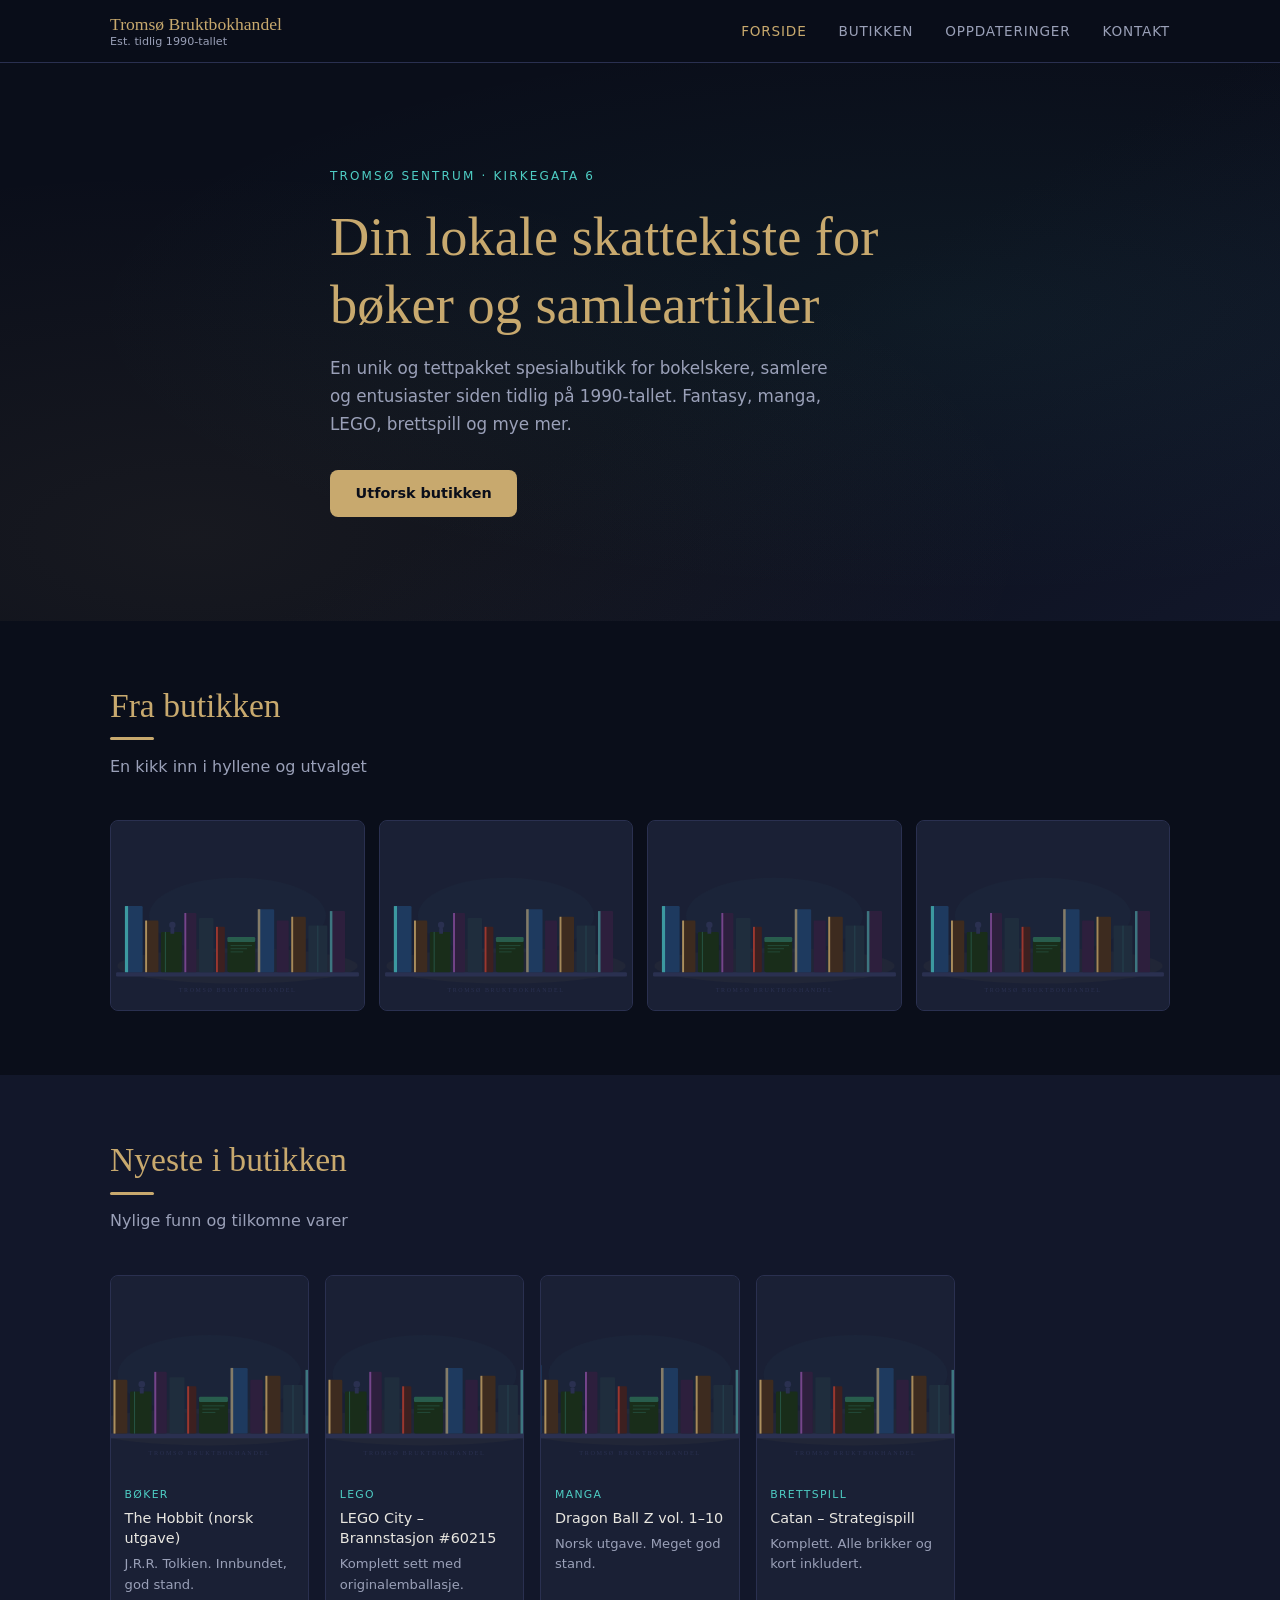
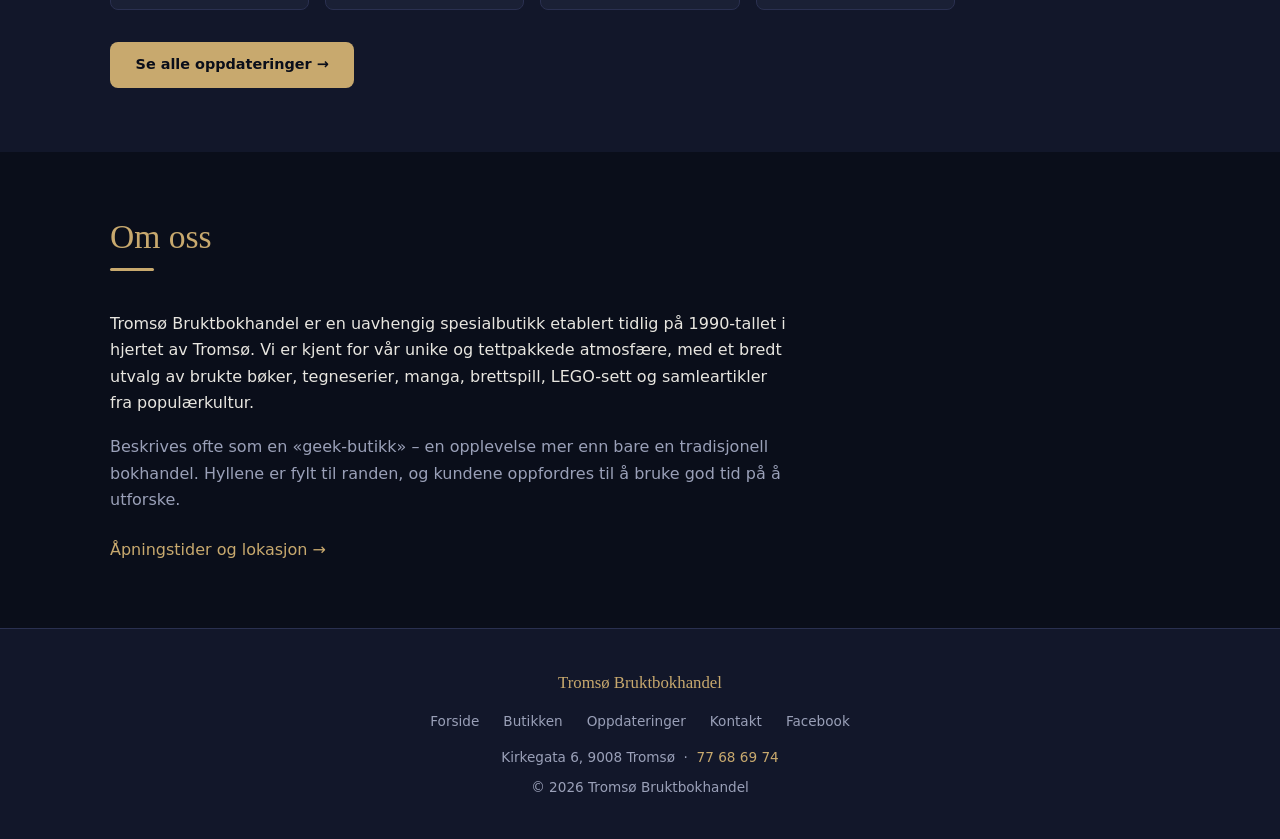
==== index.html @ 99025768 "feat: initial website – static HTML/CSS/JS + Decap CMS" ====
<!DOCTYPE html>
<html lang="no">
<head>
  <meta charset="UTF-8">
  <meta name="viewport" content="width=device-width, initial-scale=1.0">
  <meta name="description" content="Tromsø Bruktbokhandel – din lokale spesialbutikk for brukte bøker, tegneserier, LEGO og samleartikler i Tromsø sentrum.">
  <title>Tromsø Bruktbokhandel</title>
  <link rel="stylesheet" href="/css/style.css">
  <script src="https://identity.netlify.com/v1/netlify-identity-widget.js" defer></script>
</head>
<body>

  <!-- NAV -->
  <nav class="nav" role="navigation" aria-label="Hovednavigasjon">
    <div class="container nav__inner">
      <a href="/index.html" class="nav__logo" aria-label="Tromsø Bruktbokhandel – til forsiden">
        Tromsø Bruktbokhandel
        <span>Est. tidlig 1990-tallet</span>
      </a>
      <ul class="nav__links" id="nav-links" role="list">
        <li><a href="/index.html">Forside</a></li>
        <li><a href="/butikken.html">Butikken</a></li>
        <li><a href="/oppdateringer.html">Oppdateringer</a></li>
        <li><a href="/kontakt.html">Kontakt</a></li>
      </ul>
      <button class="nav__hamburger" aria-label="Åpne meny" aria-expanded="false" aria-controls="nav-links" id="hamburger">
        <span aria-hidden="true"></span>
        <span aria-hidden="true"></span>
        <span aria-hidden="true"></span>
      </button>
    </div>
  </nav>

  <main>

    <!-- HERO -->
    <section class="hero" aria-labelledby="hero-title">
      <div class="container">
        <div class="hero__content">
          <p class="hero__eyebrow">Tromsø sentrum · Kirkegata 6</p>
          <h1 class="hero__title" id="hero-title">Din lokale skattekiste for bøker og samleartikler</h1>
          <p class="hero__subtitle">
            En unik og tettpakket spesialbutikk for bokelskere, samlere og entusiaster
            siden tidlig på 1990-tallet. Fantasy, manga, LEGO, brettspill og mye mer.
          </p>
          <a href="/butikken.html" class="hero__cta">Utforsk butikken</a>
        </div>
      </div>
    </section>

    <!-- BILDEGALLERI -->
    <section class="section" aria-labelledby="galleri-title">
      <div class="container">
        <div class="section-header">
          <h2 id="galleri-title">Fra butikken</h2>
          <div class="divider" aria-hidden="true"></div>
          <p>En kikk inn i hyllene og utvalget</p>
        </div>
        <div class="image-grid">
          <div class="image-card">
            <img src="/images/placeholder.svg" alt="Bokhyller i butikken" loading="lazy" width="400" height="300">
          </div>
          <div class="image-card">
            <img src="/images/placeholder.svg" alt="LEGO-seksjon" loading="lazy" width="400" height="300">
          </div>
          <div class="image-card">
            <img src="/images/placeholder.svg" alt="Tegneserier og manga" loading="lazy" width="400" height="300">
          </div>
          <div class="image-card">
            <img src="/images/placeholder.svg" alt="Samleartikler og figurer" loading="lazy" width="400" height="300">
          </div>
        </div>
      </div>
    </section>

    <!-- NYESTE I BUTIKKEN -->
    <section class="section section--alt" aria-labelledby="nyeste-title">
      <div class="container">
        <div class="section-header">
          <h2 id="nyeste-title">Nyeste i butikken</h2>
          <div class="divider" aria-hidden="true"></div>
          <p>Nylige funn og tilkomne varer</p>
        </div>
        <div class="product-grid" id="nyeste-grid" aria-live="polite">
          <div class="empty-state">
            <div class="empty-state__icon">📚</div>
            <p>Laster...</p>
          </div>
        </div>
        <p style="margin-top:2rem">
          <a href="/oppdateringer.html" class="hero__cta" style="font-size:.9rem">Se alle oppdateringer →</a>
        </p>
      </div>
    </section>

    <!-- OM BUTIKKEN -->
    <section class="section" aria-labelledby="om-title">
      <div class="container">
        <div class="section-header">
          <h2 id="om-title">Om oss</h2>
          <div class="divider" aria-hidden="true"></div>
        </div>
        <div style="max-width:680px">
          <p style="margin-bottom:1.1rem">
            Tromsø Bruktbokhandel er en uavhengig spesialbutikk etablert tidlig på 1990-tallet
            i hjertet av Tromsø. Vi er kjent for vår unike og tettpakkede atmosfære, med et
            bredt utvalg av brukte bøker, tegneserier, manga, brettspill, LEGO-sett og
            samleartikler fra populærkultur.
          </p>
          <p style="color:var(--text-muted)">
            Beskrives ofte som en «geek-butikk» – en opplevelse mer enn bare en tradisjonell
            bokhandel. Hyllene er fylt til randen, og kundene oppfordres til å bruke god tid
            på å utforske.
          </p>
          <p style="margin-top:1.5rem">
            <a href="/kontakt.html">Åpningstider og lokasjon →</a>
          </p>
        </div>
      </div>
    </section>

  </main>

  <!-- FOOTER -->
  <footer class="footer">
    <div class="container">
      <div class="footer__logo">Tromsø Bruktbokhandel</div>
      <nav class="footer__links" aria-label="Bunnnavigasjon">
        <a href="/index.html">Forside</a>
        <a href="/butikken.html">Butikken</a>
        <a href="/oppdateringer.html">Oppdateringer</a>
        <a href="/kontakt.html">Kontakt</a>
        <a href="https://www.facebook.com/profile.php?id=100063525463444" target="_blank" rel="noopener noreferrer">Facebook</a>
      </nav>
      <p>Kirkegata 6, 9008 Tromsø &nbsp;·&nbsp; <a href="tel:+4777686974">77 68 69 74</a></p>
      <p style="margin-top:.5rem">© 2026 Tromsø Bruktbokhandel</p>
    </div>
  </footer>

  <script src="/js/main.js"></script>
  <script>
    /* Redirect to /admin after CMS login */
    if (window.netlifyIdentity) {
      window.netlifyIdentity.on('init', function (user) {
        if (!user) {
          window.netlifyIdentity.on('login', function () {
            document.location.href = '/admin/';
          });
        }
      });
    }
  </script>

</body>
</html>
---- css/style.css ----
/* ===================================================
   Tromsø Bruktbokhandel – Design System
   Mørkt nordisk tema med bokhandel-estetikk
   =================================================== */

/* ---- Custom properties ---- */
:root {
  --bg:         #0a0e1a;
  --surface:    #12172a;
  --card:       #1a2035;
  --border:     #2a3050;
  --accent:     #c8a96e;   /* varm gull – gamle bøker */
  --accent-2:   #4ecdc4;   /* aurora teal */
  --text:       #e8e6e0;
  --text-muted: #9aa0b8;
  --font-head:  Georgia, 'Times New Roman', serif;
  --font-body:  system-ui, -apple-system, 'Segoe UI', sans-serif;
  --radius:     8px;
  --max-w:      1100px;
  --ease:       200ms ease;
}

/* ---- Reset ---- */
*, *::before, *::after { box-sizing: border-box; margin: 0; padding: 0; }
html { scroll-behavior: smooth; }
body {
  background: var(--bg);
  color: var(--text);
  font-family: var(--font-body);
  line-height: 1.65;
  min-height: 100vh;
}
img { max-width: 100%; display: block; }
a { color: var(--accent); text-decoration: none; }
a:hover { text-decoration: underline; }
a:focus-visible { outline: 2px solid var(--accent); outline-offset: 3px; border-radius: 3px; }
button:focus-visible { outline: 2px solid var(--accent); outline-offset: 3px; }
h1, h2, h3 {
  font-family: var(--font-head);
  font-weight: normal;
  line-height: 1.25;
  color: var(--accent);
}

/* ---- Layout ---- */
.container { max-width: var(--max-w); margin: 0 auto; padding: 0 1.25rem; }
.section { padding: 4rem 0; }
.section--alt { background: var(--surface); }

/* ---- Navigation ---- */
.nav {
  position: sticky; top: 0; z-index: 100;
  background: rgba(10, 14, 26, 0.96);
  backdrop-filter: blur(10px);
  -webkit-backdrop-filter: blur(10px);
  border-bottom: 1px solid var(--border);
}
.nav__inner {
  display: flex;
  align-items: center;
  justify-content: space-between;
  height: 62px;
}
.nav__logo {
  font-family: var(--font-head);
  font-size: 1.1rem;
  color: var(--accent);
  line-height: 1.2;
  display: flex;
  flex-direction: column;
}
.nav__logo span { font-size: 0.7rem; color: var(--text-muted); font-family: var(--font-body); }
.nav__logo:hover { text-decoration: none; opacity: 0.85; }
.nav__links {
  display: flex;
  gap: 2rem;
  list-style: none;
}
.nav__links a {
  color: var(--text-muted);
  font-size: 0.85rem;
  letter-spacing: 0.06em;
  text-transform: uppercase;
  transition: color var(--ease);
}
.nav__links a:hover,
.nav__links a.active { color: var(--accent); text-decoration: none; }
.nav__hamburger {
  display: none;
  background: none; border: none; cursor: pointer;
  padding: 0.5rem; gap: 5px; flex-direction: column;
}
.nav__hamburger span {
  display: block; width: 22px; height: 2px;
  background: var(--text); border-radius: 2px;
  transition: var(--ease);
}

/* ---- Hero ---- */
.hero {
  min-height: 62vh;
  display: flex; align-items: center;
  background: linear-gradient(150deg, #0a0e1a 55%, #12172a 100%);
  position: relative; overflow: hidden; padding: 5rem 0;
}
.hero::before {
  content: '';
  position: absolute; inset: 0; pointer-events: none;
  background:
    radial-gradient(ellipse at 75% 45%, rgba(78,205,196,.06) 0%, transparent 65%),
    radial-gradient(ellipse at 15% 85%, rgba(200,169,110,.07) 0%, transparent 55%);
}
.hero__content { position: relative; max-width: 620px; }
.hero__eyebrow {
  font-size: 0.75rem; letter-spacing: 0.18em; text-transform: uppercase;
  color: var(--accent-2); margin-bottom: 1rem;
}
.hero__title { font-size: clamp(2rem, 5vw, 3.4rem); margin-bottom: 1rem; }
.hero__subtitle { font-size: 1.05rem; color: var(--text-muted); margin-bottom: 2rem; max-width: 500px; }
.hero__cta {
  display: inline-block; padding: 0.7rem 1.6rem;
  background: var(--accent); color: var(--bg);
  border-radius: var(--radius); font-weight: 600; font-size: 0.9rem;
  transition: opacity var(--ease);
}
.hero__cta:hover { opacity: 0.82; text-decoration: none; }

/* ---- Section header ---- */
.section-header { margin-bottom: 2.5rem; }
.section-header h2 { font-size: clamp(1.5rem, 3vw, 2.1rem); margin-bottom: 0.4rem; }
.section-header p { color: var(--text-muted); max-width: 520px; }
.divider { width: 44px; height: 3px; background: var(--accent); border-radius: 2px; margin: 0.65rem 0 0.85rem; }

/* ---- Image grid ---- */
.image-grid {
  display: grid;
  grid-template-columns: repeat(auto-fill, minmax(220px, 1fr));
  gap: 0.875rem;
}
.image-card {
  border-radius: var(--radius); overflow: hidden;
  background: var(--card); border: 1px solid var(--border);
  aspect-ratio: 4/3;
}
.image-card img {
  width: 100%; height: 100%; object-fit: cover;
  transition: transform 0.45s ease;
}
.image-card:hover img { transform: scale(1.05); }

/* ---- Product grid ---- */
.product-grid {
  display: grid;
  grid-template-columns: repeat(auto-fill, minmax(190px, 1fr));
  gap: 1rem;
}
.product-card {
  background: var(--card); border: 1px solid var(--border);
  border-radius: var(--radius); overflow: hidden;
  transition: border-color var(--ease), transform var(--ease);
}
.product-card:hover { border-color: var(--accent); transform: translateY(-3px); }
.product-card__image { aspect-ratio: 1/1; overflow: hidden; }
.product-card__image img { width: 100%; height: 100%; object-fit: cover; }
.product-card__body { padding: 0.85rem; }
.product-card__category {
  font-size: 0.68rem; letter-spacing: 0.12em; text-transform: uppercase;
  color: var(--accent-2); margin-bottom: 0.25rem;
}
.product-card__name { font-size: 0.9rem; color: var(--text); line-height: 1.4; }

/* ---- Update cards ---- */
.cards {
  display: grid;
  grid-template-columns: repeat(auto-fill, minmax(280px, 1fr));
  gap: 1.25rem;
}
.card {
  background: var(--card); border: 1px solid var(--border);
  border-radius: var(--radius); overflow: hidden;
  transition: border-color var(--ease), transform var(--ease);
}
.card:hover { border-color: var(--accent); transform: translateY(-2px); }
.card__image { aspect-ratio: 16/9; overflow: hidden; }
.card__image img { width: 100%; height: 100%; object-fit: cover; }
.card__body { padding: 1.25rem; }
.card__tag {
  font-size: 0.68rem; letter-spacing: 0.12em; text-transform: uppercase;
  color: var(--accent-2); margin-bottom: 0.3rem;
}
.card__date { font-size: 0.78rem; color: var(--text-muted); margin-bottom: 0.45rem; }
.card__title { font-family: var(--font-head); font-size: 1.05rem; color: var(--accent); margin-bottom: 0.5rem; }
.card__text { font-size: 0.88rem; color: var(--text-muted); line-height: 1.55; }

/* ---- Category list ---- */
.category-list {
  display: grid;
  grid-template-columns: repeat(auto-fill, minmax(210px, 1fr));
  gap: 1rem;
}
.category-item {
  background: var(--card); border: 1px solid var(--border);
  border-radius: var(--radius); padding: 1.4rem 1.5rem;
  transition: border-color var(--ease);
}
.category-item:hover { border-color: var(--accent); }
.category-item__icon { font-size: 1.8rem; margin-bottom: 0.6rem; }
.category-item__name { font-family: var(--font-head); color: var(--accent); font-size: 1rem; margin-bottom: 0.25rem; }
.category-item__desc { font-size: 0.83rem; color: var(--text-muted); }

/* ---- Filter tabs ---- */
.filter-tabs { display: flex; gap: 0.5rem; flex-wrap: wrap; margin-bottom: 2rem; }
.filter-tab {
  padding: 0.4rem 1.1rem; border-radius: 100px;
  border: 1px solid var(--border);
  background: transparent; color: var(--text-muted);
  font-size: 0.83rem; cursor: pointer;
  transition: all var(--ease); font-family: var(--font-body);
}
.filter-tab:hover { border-color: var(--accent); color: var(--accent); }
.filter-tab.active { background: var(--accent); color: var(--bg); border-color: var(--accent); font-weight: 600; }

/* ---- Opening hours ---- */
.hours-table { border-collapse: collapse; width: 100%; max-width: 380px; }
.hours-table tr { border-bottom: 1px solid var(--border); }
.hours-table td { padding: 0.6rem 0; font-size: 0.92rem; }
.hours-table td:first-child { color: var(--text-muted); width: 52%; }
.hours-table td.closed { color: var(--text-muted); font-style: italic; }
.hours-table tr.today td { color: var(--accent); font-weight: 600; }
.hours-table tr.today td:first-child::after { content: ' ←'; font-size: 0.75rem; opacity: 0.7; }

/* ---- Map ---- */
.map-wrapper {
  border-radius: var(--radius); overflow: hidden;
  border: 1px solid var(--border);
}
.map-wrapper iframe {
  width: 100%; height: 380px; display: block; border: none;
  filter: brightness(0.8) saturate(0.85) hue-rotate(175deg);
}

/* ---- Contact grid ---- */
.contact-grid {
  display: grid;
  grid-template-columns: 1fr 1fr;
  gap: 3.5rem;
  align-items: start;
}
.contact-info { display: flex; flex-direction: column; gap: 1.5rem; }
.contact-info__item label {
  display: block; font-size: 0.72rem; letter-spacing: 0.12em;
  text-transform: uppercase; color: var(--text-muted); margin-bottom: 0.2rem;
}
.contact-info__item a,
.contact-info__item span { font-size: 0.97rem; color: var(--text); }
.contact-info__item a:hover { color: var(--accent); }

/* ---- Empty / loading state ---- */
.empty-state {
  grid-column: 1 / -1; text-align: center;
  padding: 3.5rem 1rem; color: var(--text-muted);
}
.empty-state__icon { font-size: 2.5rem; margin-bottom: 0.75rem; }

/* ---- Page header (inner pages) ---- */
.page-header { padding: 3rem 0 2.5rem; background: var(--surface); border-bottom: 1px solid var(--border); }
.page-header__eyebrow {
  font-size: 0.72rem; letter-spacing: 0.18em; text-transform: uppercase;
  color: var(--accent-2); margin-bottom: 0.65rem;
}
.page-header__title { font-size: clamp(1.8rem, 4vw, 2.7rem); }
.page-header__subtitle { color: var(--text-muted); margin-top: 0.5rem; max-width: 560px; }

/* ---- Footer ---- */
.footer {
  background: var(--surface); border-top: 1px solid var(--border);
  padding: 2.5rem 0; text-align: center;
  font-size: 0.85rem; color: var(--text-muted);
}
.footer__logo { font-family: var(--font-head); color: var(--accent); font-size: 1.05rem; margin-bottom: 0.4rem; }
.footer__links { display: flex; justify-content: center; gap: 1.5rem; margin: 0.85rem 0; flex-wrap: wrap; }
.footer__links a { color: var(--text-muted); }
.footer__links a:hover { color: var(--accent); }

/* ---- Responsive ---- */
@media (max-width: 768px) {
  .nav__links {
    display: none;
    flex-direction: column;
    position: absolute; top: 62px; left: 0; right: 0;
    background: var(--surface); border-bottom: 1px solid var(--border);
    padding: 1.25rem 1.25rem 1.75rem; gap: 1rem;
  }
  .nav__links.open { display: flex; }
  .nav__hamburger { display: flex; }
  .contact-grid { grid-template-columns: 1fr; gap: 2.5rem; }
  .section { padding: 2.5rem 0; }
}
@media (max-width: 480px) {
  .image-grid { grid-template-columns: 1fr 1fr; }
  .product-grid { grid-template-columns: 1fr 1fr; }
  .cards { grid-template-columns: 1fr; }
  .hero { min-height: auto; padding: 3.5rem 0; }
}
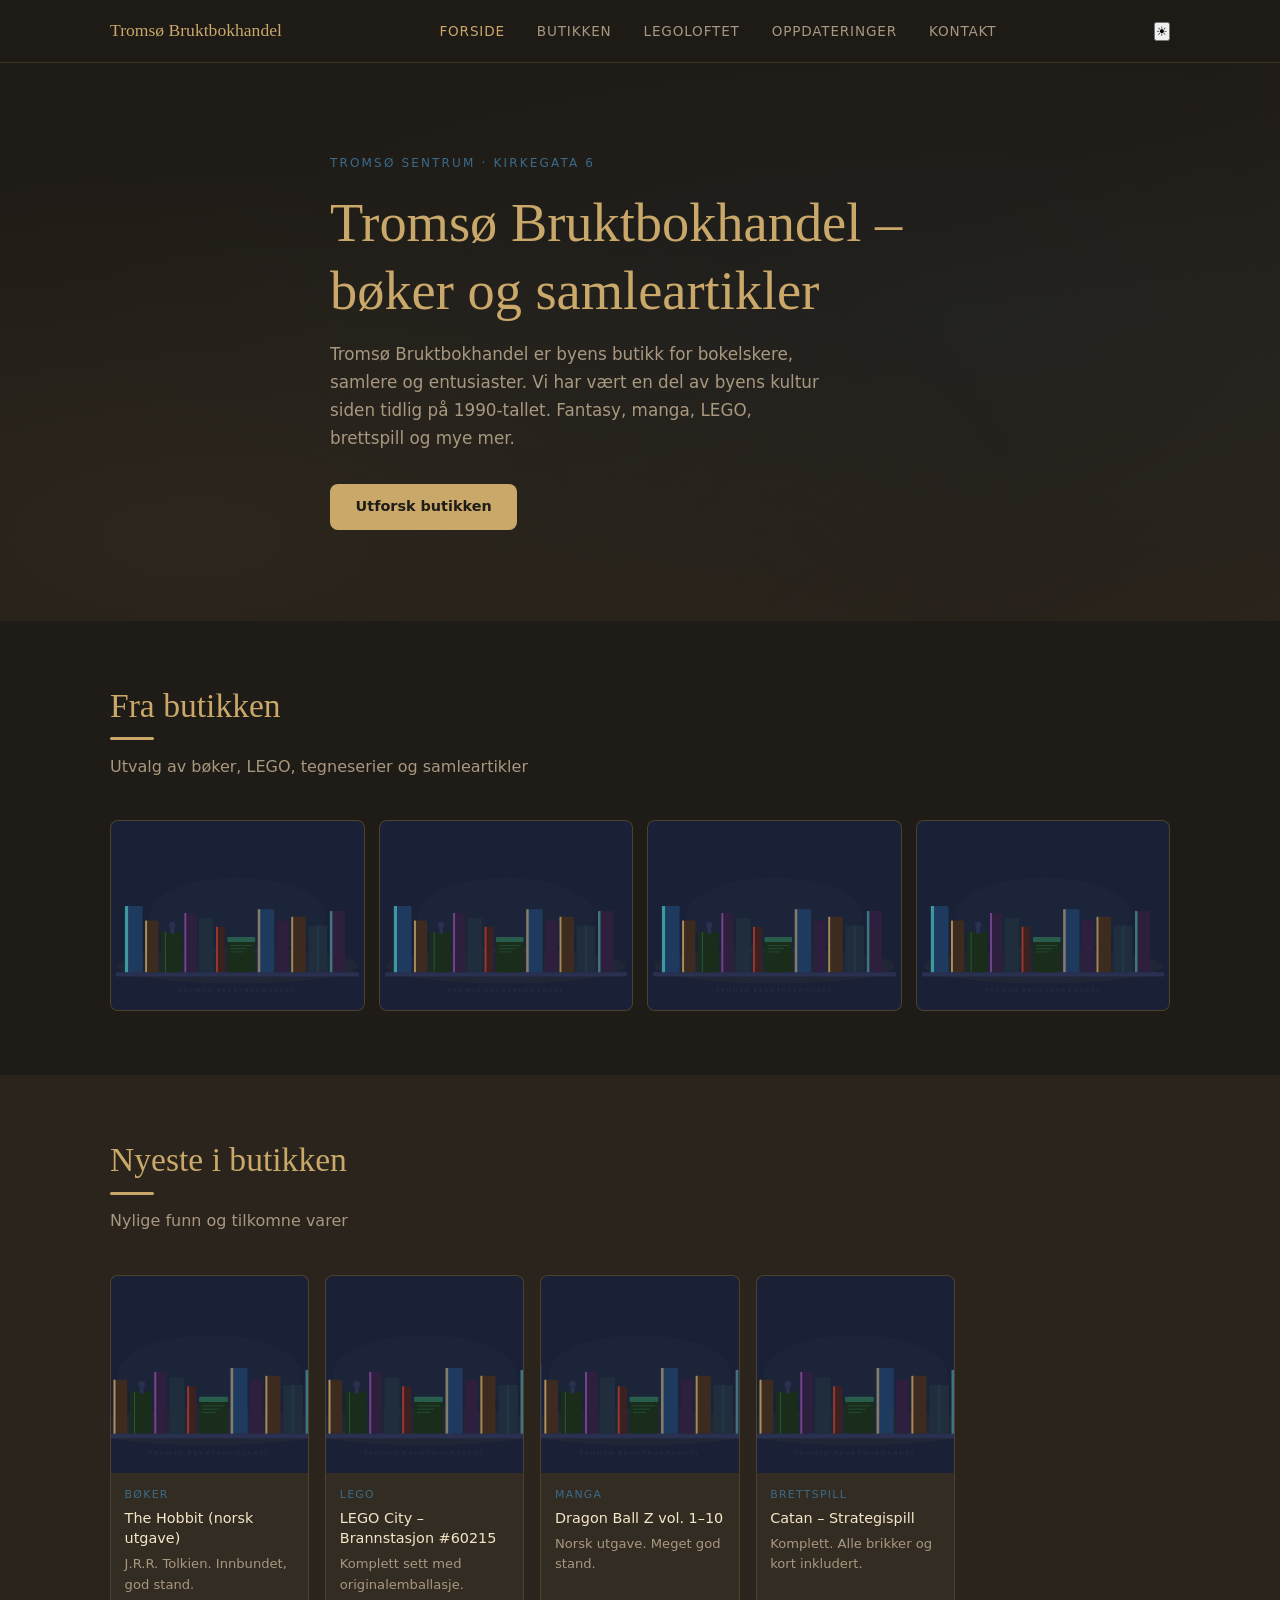
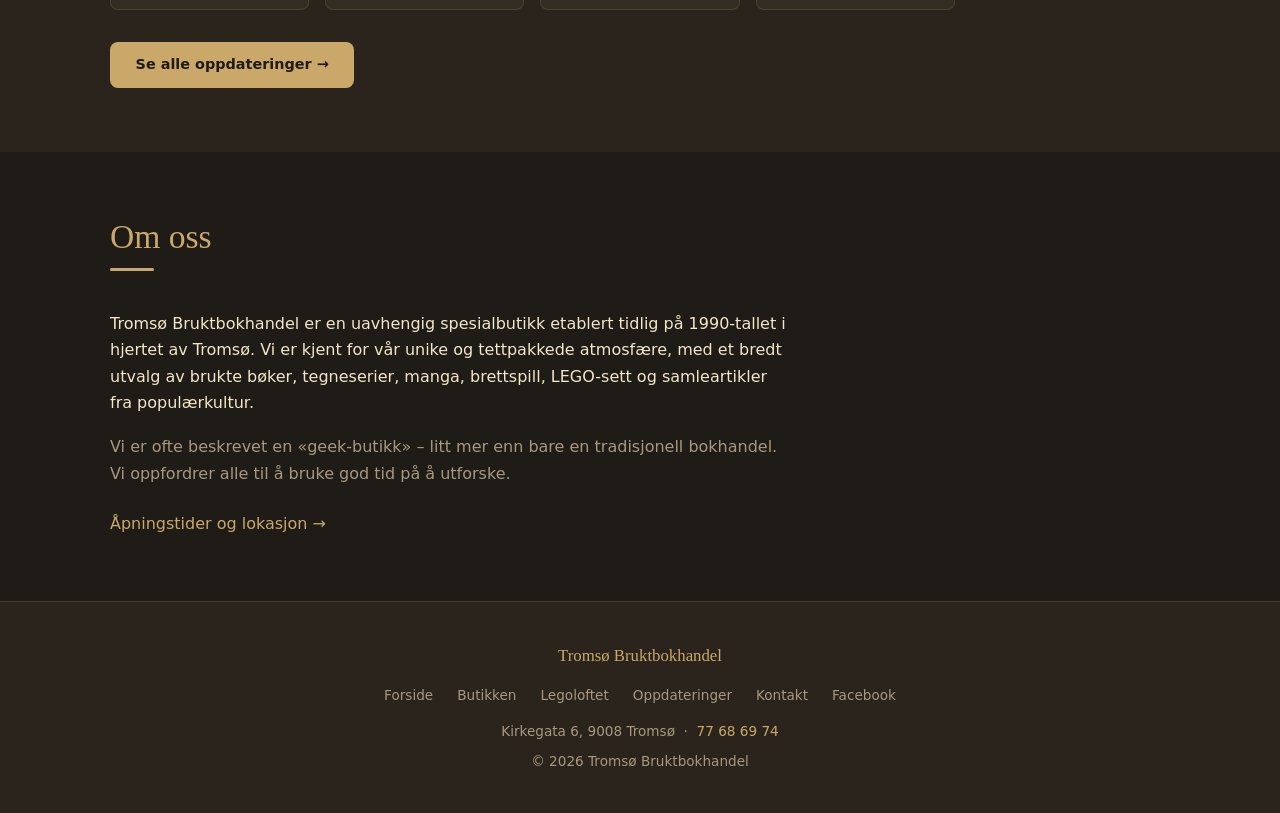
==== commit f42b5f44: "Migrer fra Netlify til GitHub Pages + Pages CMS" ====
--- a/index.html
+++ b/index.html
@@ -6,7 +6,7 @@
   <meta name="description" content="Tromsø Bruktbokhandel – din lokale spesialbutikk for brukte bøker, tegneserier, LEGO og samleartikler i Tromsø sentrum.">
   <title>Tromsø Bruktbokhandel</title>
   <link rel="stylesheet" href="/css/style.css">
-  <script src="https://identity.netlify.com/v1/netlify-identity-widget.js" defer></script>
+  <script>/* Forhindrer tema-flimring */(function(){var t=localStorage.getItem('theme')||(window.matchMedia('(prefers-color-scheme: dark)').matches?'dark':'light');document.documentElement.setAttribute('data-theme',t);})();</script>
 </head>
 <body>
 
@@ -15,14 +15,15 @@
     <div class="container nav__inner">
       <a href="/index.html" class="nav__logo" aria-label="Tromsø Bruktbokhandel – til forsiden">
         Tromsø Bruktbokhandel
-        <span>Est. tidlig 1990-tallet</span>
       </a>
       <ul class="nav__links" id="nav-links" role="list">
         <li><a href="/index.html">Forside</a></li>
         <li><a href="/butikken.html">Butikken</a></li>
+        <li><a href="/legoloftet.html">Legoloftet</a></li>
         <li><a href="/oppdateringer.html">Oppdateringer</a></li>
         <li><a href="/kontakt.html">Kontakt</a></li>
       </ul>
+      <button class="theme-toggle" id="theme-toggle" aria-label="Bytt til lyst tema" title="Bytt tema">☀</button>
       <button class="nav__hamburger" aria-label="Åpne meny" aria-expanded="false" aria-controls="nav-links" id="hamburger">
         <span aria-hidden="true"></span>
         <span aria-hidden="true"></span>
@@ -37,13 +38,13 @@
     <section class="hero" aria-labelledby="hero-title">
       <div class="container">
         <div class="hero__content">
-          <p class="hero__eyebrow">Tromsø sentrum · Kirkegata 6</p>
-          <h1 class="hero__title" id="hero-title">Din lokale skattekiste for bøker og samleartikler</h1>
-          <p class="hero__subtitle">
-            En unik og tettpakket spesialbutikk for bokelskere, samlere og entusiaster
-            siden tidlig på 1990-tallet. Fantasy, manga, LEGO, brettspill og mye mer.
+          <p class="hero__eyebrow" id="forside-hero-eyebrow">Tromsø sentrum · Kirkegata 6</p>
+          <h1 class="hero__title" id="hero-title">Tromsø Bruktbokhandel – bøker og samleartikler</h1>
+          <p class="hero__subtitle" id="forside-hero-undertekst">
+            Tromsø Bruktbokhandel er byens butikk for bokelskere, samlere og entusiaster.
+            Vi har vært en del av byens kultur siden tidlig på 1990-tallet. Fantasy, manga, LEGO, brettspill og mye mer.
           </p>
-          <a href="/butikken.html" class="hero__cta">Utforsk butikken</a>
+          <a href="/butikken.html" class="hero__cta" id="forside-hero-cta">Utforsk butikken</a>
         </div>
       </div>
     </section>
@@ -54,9 +55,9 @@
         <div class="section-header">
           <h2 id="galleri-title">Fra butikken</h2>
           <div class="divider" aria-hidden="true"></div>
-          <p>En kikk inn i hyllene og utvalget</p>
+          <p>Utvalg av bøker, LEGO, tegneserier og samleartikler</p>
         </div>
-        <div class="image-grid">
+        <div class="image-grid" id="forside-galleri-grid">
           <div class="image-card">
             <img src="/images/placeholder.svg" alt="Bokhyller i butikken" loading="lazy" width="400" height="300">
           </div>
@@ -101,15 +102,15 @@
           <div class="divider" aria-hidden="true"></div>
         </div>
         <div style="max-width:680px">
-          <p style="margin-bottom:1.1rem">
+          <p style="margin-bottom:1.1rem" id="forside-om-oss-1">
             Tromsø Bruktbokhandel er en uavhengig spesialbutikk etablert tidlig på 1990-tallet
             i hjertet av Tromsø. Vi er kjent for vår unike og tettpakkede atmosfære, med et
             bredt utvalg av brukte bøker, tegneserier, manga, brettspill, LEGO-sett og
             samleartikler fra populærkultur.
           </p>
-          <p style="color:var(--text-muted)">
-            Beskrives ofte som en «geek-butikk» – en opplevelse mer enn bare en tradisjonell
-            bokhandel. Hyllene er fylt til randen, og kundene oppfordres til å bruke god tid
+          <p style="color:var(--text-muted)" id="forside-om-oss-2">
+            Vi er ofte beskrevet en «geek-butikk» – litt mer enn bare en tradisjonell
+            bokhandel. Vi oppfordrer alle til å bruke god tid
             på å utforske.
           </p>
           <p style="margin-top:1.5rem">
@@ -128,6 +129,7 @@
       <nav class="footer__links" aria-label="Bunnnavigasjon">
         <a href="/index.html">Forside</a>
         <a href="/butikken.html">Butikken</a>
+        <a href="/legoloftet.html">Legoloftet</a>
         <a href="/oppdateringer.html">Oppdateringer</a>
         <a href="/kontakt.html">Kontakt</a>
         <a href="https://www.facebook.com/profile.php?id=100063525463444" target="_blank" rel="noopener noreferrer">Facebook</a>
--- a/css/style.css
+++ b/css/style.css
@@ -5,14 +5,26 @@
 
 /* ---- Custom properties ---- */
 :root {
-  --bg:         #0a0e1a;
-  --surface:    #12172a;
-  --card:       #1a2035;
-  --border:     #2a3050;
-  --accent:     #c8a96e;   /* varm gull – gamle bøker */
-  --accent-2:   #4ecdc4;   /* aurora teal */
-  --text:       #e8e6e0;
-  --text-muted: #9aa0b8;
+  --bg-main:    #1F1B16;
+  --bg-surface: #2a241c;   /* lett lysere enn bg-main */
+  --card:       #332c22;   /* varm mørk kortfarge */
+  --border:     rgba(201,168,106,.18);
+
+  --bg-light:   #F4E6C8;
+
+  --text-light: #F4E6C8;
+  --text-dark:  #1F1B16;
+  --text-muted: #a89880;
+
+  --primary:      #C9A86A;   /* varm gull */
+  --secondary:    #3A6B8A;   /* stålblå */
+
+  --accent-gold:  #D4A017;
+  --accent-red:   #B22222;
+  --accent-green: #4CAF50;
+
+  --wood-dark:    #8C5A2B;
+
   --font-head:  Georgia, 'Times New Roman', serif;
   --font-body:  system-ui, -apple-system, 'Segoe UI', sans-serif;
   --radius:     8px;
@@ -24,33 +36,33 @@
 *, *::before, *::after { box-sizing: border-box; margin: 0; padding: 0; }
 html { scroll-behavior: smooth; }
 body {
-  background: var(--bg);
-  color: var(--text);
+  background: var(--bg-main);
+  color: var(--text-light);
   font-family: var(--font-body);
   line-height: 1.65;
   min-height: 100vh;
 }
 img { max-width: 100%; display: block; }
-a { color: var(--accent); text-decoration: none; }
+a { color: var(--primary); text-decoration: none; }
 a:hover { text-decoration: underline; }
-a:focus-visible { outline: 2px solid var(--accent); outline-offset: 3px; border-radius: 3px; }
-button:focus-visible { outline: 2px solid var(--accent); outline-offset: 3px; }
+a:focus-visible { outline: 2px solid var(--primary); outline-offset: 3px; border-radius: 3px; }
+button:focus-visible { outline: 2px solid var(--primary); outline-offset: 3px; }
 h1, h2, h3 {
   font-family: var(--font-head);
   font-weight: normal;
   line-height: 1.25;
-  color: var(--accent);
+  color: var(--primary);
 }
 
 /* ---- Layout ---- */
 .container { max-width: var(--max-w); margin: 0 auto; padding: 0 1.25rem; }
 .section { padding: 4rem 0; }
-.section--alt { background: var(--surface); }
+.section--alt { background: var(--bg-surface); }
 
 /* ---- Navigation ---- */
 .nav {
   position: sticky; top: 0; z-index: 100;
-  background: rgba(10, 14, 26, 0.96);
+  background: rgba(31, 27, 22, 0.96);
   backdrop-filter: blur(10px);
   -webkit-backdrop-filter: blur(10px);
   border-bottom: 1px solid var(--border);
@@ -64,7 +76,7 @@
 .nav__logo {
   font-family: var(--font-head);
   font-size: 1.1rem;
-  color: var(--accent);
+  color: var(--primary);
   line-height: 1.2;
   display: flex;
   flex-direction: column;
@@ -84,7 +96,7 @@
   transition: color var(--ease);
 }
 .nav__links a:hover,
-.nav__links a.active { color: var(--accent); text-decoration: none; }
+.nav__links a.active { color: var(--primary); text-decoration: none; }
 .nav__hamburger {
   display: none;
   background: none; border: none; cursor: pointer;
@@ -92,7 +104,7 @@
 }
 .nav__hamburger span {
   display: block; width: 22px; height: 2px;
-  background: var(--text); border-radius: 2px;
+  background: var(--text-light); border-radius: 2px;
   transition: var(--ease);
 }
 
@@ -100,26 +112,26 @@
 .hero {
   min-height: 62vh;
   display: flex; align-items: center;
-  background: linear-gradient(150deg, #0a0e1a 55%, #12172a 100%);
+  background: linear-gradient(150deg, #1F1B16 55%, #2a241c 100%);
   position: relative; overflow: hidden; padding: 5rem 0;
 }
 .hero::before {
   content: '';
   position: absolute; inset: 0; pointer-events: none;
   background:
-    radial-gradient(ellipse at 75% 45%, rgba(78,205,196,.06) 0%, transparent 65%),
-    radial-gradient(ellipse at 15% 85%, rgba(200,169,110,.07) 0%, transparent 55%);
+    radial-gradient(ellipse at 75% 45%, rgba(58,107,138,.07) 0%, transparent 65%),
+    radial-gradient(ellipse at 15% 85%, rgba(201,168,106,.08) 0%, transparent 55%);
 }
 .hero__content { position: relative; max-width: 620px; }
 .hero__eyebrow {
   font-size: 0.75rem; letter-spacing: 0.18em; text-transform: uppercase;
-  color: var(--accent-2); margin-bottom: 1rem;
+  color: var(--secondary); margin-bottom: 1rem;
 }
 .hero__title { font-size: clamp(2rem, 5vw, 3.4rem); margin-bottom: 1rem; }
 .hero__subtitle { font-size: 1.05rem; color: var(--text-muted); margin-bottom: 2rem; max-width: 500px; }
 .hero__cta {
   display: inline-block; padding: 0.7rem 1.6rem;
-  background: var(--accent); color: var(--bg);
+  background: var(--primary); color: var(--bg-main);
   border-radius: var(--radius); font-weight: 600; font-size: 0.9rem;
   transition: opacity var(--ease);
 }
@@ -129,7 +141,7 @@
 .section-header { margin-bottom: 2.5rem; }
 .section-header h2 { font-size: clamp(1.5rem, 3vw, 2.1rem); margin-bottom: 0.4rem; }
 .section-header p { color: var(--text-muted); max-width: 520px; }
-.divider { width: 44px; height: 3px; background: var(--accent); border-radius: 2px; margin: 0.65rem 0 0.85rem; }
+.divider { width: 44px; height: 3px; background: var(--primary); border-radius: 2px; margin: 0.65rem 0 0.85rem; }
 
 /* ---- Image grid ---- */
 .image-grid {
@@ -159,15 +171,15 @@
   border-radius: var(--radius); overflow: hidden;
   transition: border-color var(--ease), transform var(--ease);
 }
-.product-card:hover { border-color: var(--accent); transform: translateY(-3px); }
+.product-card:hover { border-color: var(--primary); transform: translateY(-3px); }
 .product-card__image { aspect-ratio: 1/1; overflow: hidden; }
 .product-card__image img { width: 100%; height: 100%; object-fit: cover; }
 .product-card__body { padding: 0.85rem; }
 .product-card__category {
   font-size: 0.68rem; letter-spacing: 0.12em; text-transform: uppercase;
-  color: var(--accent-2); margin-bottom: 0.25rem;
-}
-.product-card__name { font-size: 0.9rem; color: var(--text); line-height: 1.4; }
+  color: var(--secondary); margin-bottom: 0.25rem;
+}
+.product-card__name { font-size: 0.9rem; color: var(--text-light); line-height: 1.4; }
 
 /* ---- Update cards ---- */
 .cards {
@@ -180,16 +192,16 @@
   border-radius: var(--radius); overflow: hidden;
   transition: border-color var(--ease), transform var(--ease);
 }
-.card:hover { border-color: var(--accent); transform: translateY(-2px); }
+.card:hover { border-color: var(--primary); transform: translateY(-2px); }
 .card__image { aspect-ratio: 16/9; overflow: hidden; }
 .card__image img { width: 100%; height: 100%; object-fit: cover; }
 .card__body { padding: 1.25rem; }
 .card__tag {
   font-size: 0.68rem; letter-spacing: 0.12em; text-transform: uppercase;
-  color: var(--accent-2); margin-bottom: 0.3rem;
+  color: var(--secondary); margin-bottom: 0.3rem;
 }
 .card__date { font-size: 0.78rem; color: var(--text-muted); margin-bottom: 0.45rem; }
-.card__title { font-family: var(--font-head); font-size: 1.05rem; color: var(--accent); margin-bottom: 0.5rem; }
+.card__title { font-family: var(--font-head); font-size: 1.05rem; color: var(--primary); margin-bottom: 0.5rem; }
 .card__text { font-size: 0.88rem; color: var(--text-muted); line-height: 1.55; }
 
 /* ---- Category list ---- */
@@ -203,9 +215,9 @@
   border-radius: var(--radius); padding: 1.4rem 1.5rem;
   transition: border-color var(--ease);
 }
-.category-item:hover { border-color: var(--accent); }
+.category-item:hover { border-color: var(--primary); }
 .category-item__icon { font-size: 1.8rem; margin-bottom: 0.6rem; }
-.category-item__name { font-family: var(--font-head); color: var(--accent); font-size: 1rem; margin-bottom: 0.25rem; }
+.category-item__name { font-family: var(--font-head); color: var(--primary); font-size: 1rem; margin-bottom: 0.25rem; }
 .category-item__desc { font-size: 0.83rem; color: var(--text-muted); }
 
 /* ---- Filter tabs ---- */
@@ -217,8 +229,8 @@
   font-size: 0.83rem; cursor: pointer;
   transition: all var(--ease); font-family: var(--font-body);
 }
-.filter-tab:hover { border-color: var(--accent); color: var(--accent); }
-.filter-tab.active { background: var(--accent); color: var(--bg); border-color: var(--accent); font-weight: 600; }
+.filter-tab:hover { border-color: var(--primary); color: var(--primary); }
+.filter-tab.active { background: var(--primary); color: var(--bg-main); border-color: var(--primary); font-weight: 600; }
 
 /* ---- Opening hours ---- */
 .hours-table { border-collapse: collapse; width: 100%; max-width: 380px; }
@@ -226,7 +238,7 @@
 .hours-table td { padding: 0.6rem 0; font-size: 0.92rem; }
 .hours-table td:first-child { color: var(--text-muted); width: 52%; }
 .hours-table td.closed { color: var(--text-muted); font-style: italic; }
-.hours-table tr.today td { color: var(--accent); font-weight: 600; }
+.hours-table tr.today td { color: var(--primary); font-weight: 600; }
 .hours-table tr.today td:first-child::after { content: ' ←'; font-size: 0.75rem; opacity: 0.7; }
 
 /* ---- Map ---- */
@@ -252,8 +264,8 @@
   text-transform: uppercase; color: var(--text-muted); margin-bottom: 0.2rem;
 }
 .contact-info__item a,
-.contact-info__item span { font-size: 0.97rem; color: var(--text); }
-.contact-info__item a:hover { color: var(--accent); }
+.contact-info__item span { font-size: 0.97rem; color: var(--text-light); }
+.contact-info__item a:hover { color: var(--primary); }
 
 /* ---- Empty / loading state ---- */
 .empty-state {
@@ -263,24 +275,24 @@
 .empty-state__icon { font-size: 2.5rem; margin-bottom: 0.75rem; }
 
 /* ---- Page header (inner pages) ---- */
-.page-header { padding: 3rem 0 2.5rem; background: var(--surface); border-bottom: 1px solid var(--border); }
+.page-header { padding: 3rem 0 2.5rem; background: var(--bg-surface); border-bottom: 1px solid var(--border); }
 .page-header__eyebrow {
   font-size: 0.72rem; letter-spacing: 0.18em; text-transform: uppercase;
-  color: var(--accent-2); margin-bottom: 0.65rem;
+  color: var(--secondary); margin-bottom: 0.65rem;
 }
 .page-header__title { font-size: clamp(1.8rem, 4vw, 2.7rem); }
 .page-header__subtitle { color: var(--text-muted); margin-top: 0.5rem; max-width: 560px; }
 
 /* ---- Footer ---- */
 .footer {
-  background: var(--surface); border-top: 1px solid var(--border);
+  background: var(--bg-surface); border-top: 1px solid var(--border);
   padding: 2.5rem 0; text-align: center;
   font-size: 0.85rem; color: var(--text-muted);
 }
-.footer__logo { font-family: var(--font-head); color: var(--accent); font-size: 1.05rem; margin-bottom: 0.4rem; }
+.footer__logo { font-family: var(--font-head); color: var(--primary); font-size: 1.05rem; margin-bottom: 0.4rem; }
 .footer__links { display: flex; justify-content: center; gap: 1.5rem; margin: 0.85rem 0; flex-wrap: wrap; }
 .footer__links a { color: var(--text-muted); }
-.footer__links a:hover { color: var(--accent); }
+.footer__links a:hover { color: var(--primary); }
 
 /* ---- Responsive ---- */
 @media (max-width: 768px) {
@@ -288,7 +300,7 @@
     display: none;
     flex-direction: column;
     position: absolute; top: 62px; left: 0; right: 0;
-    background: var(--surface); border-bottom: 1px solid var(--border);
+    background: var(--bg-surface); border-bottom: 1px solid var(--border);
     padding: 1.25rem 1.25rem 1.75rem; gap: 1rem;
   }
   .nav__links.open { display: flex; }
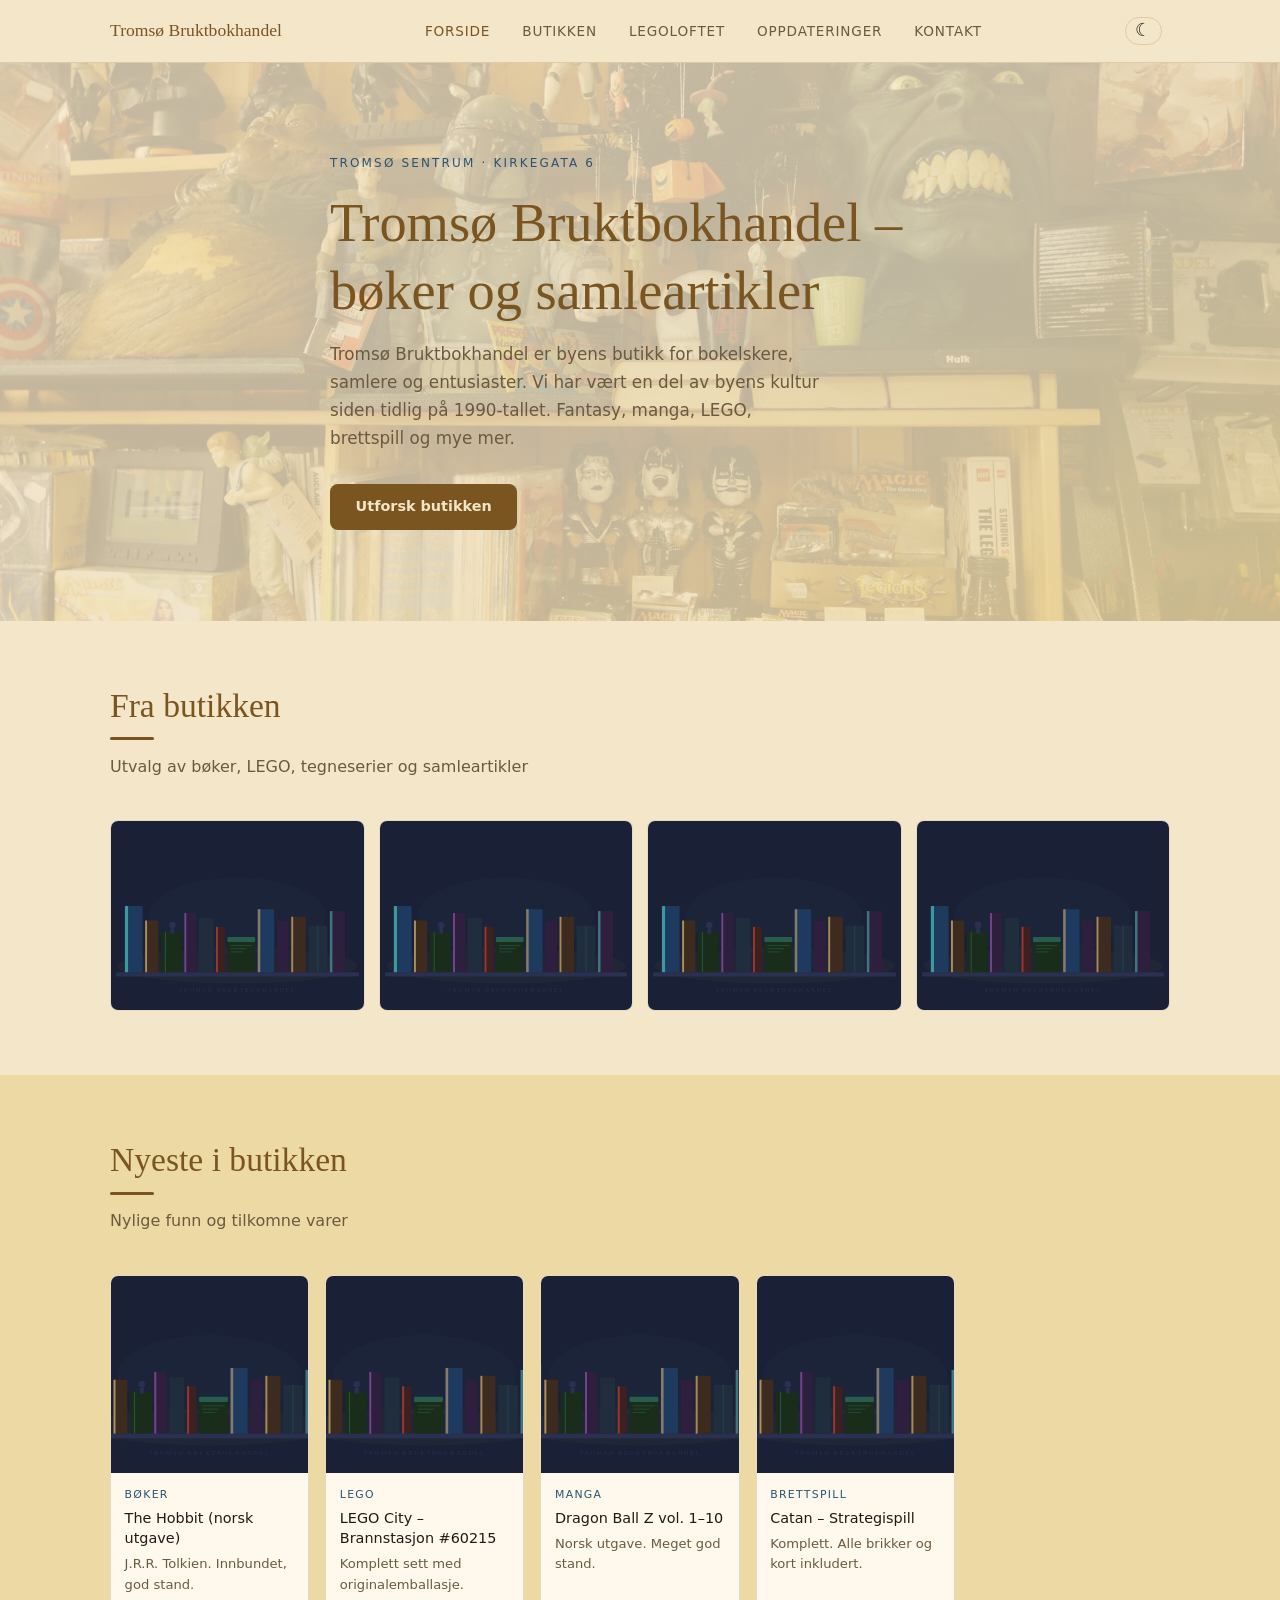
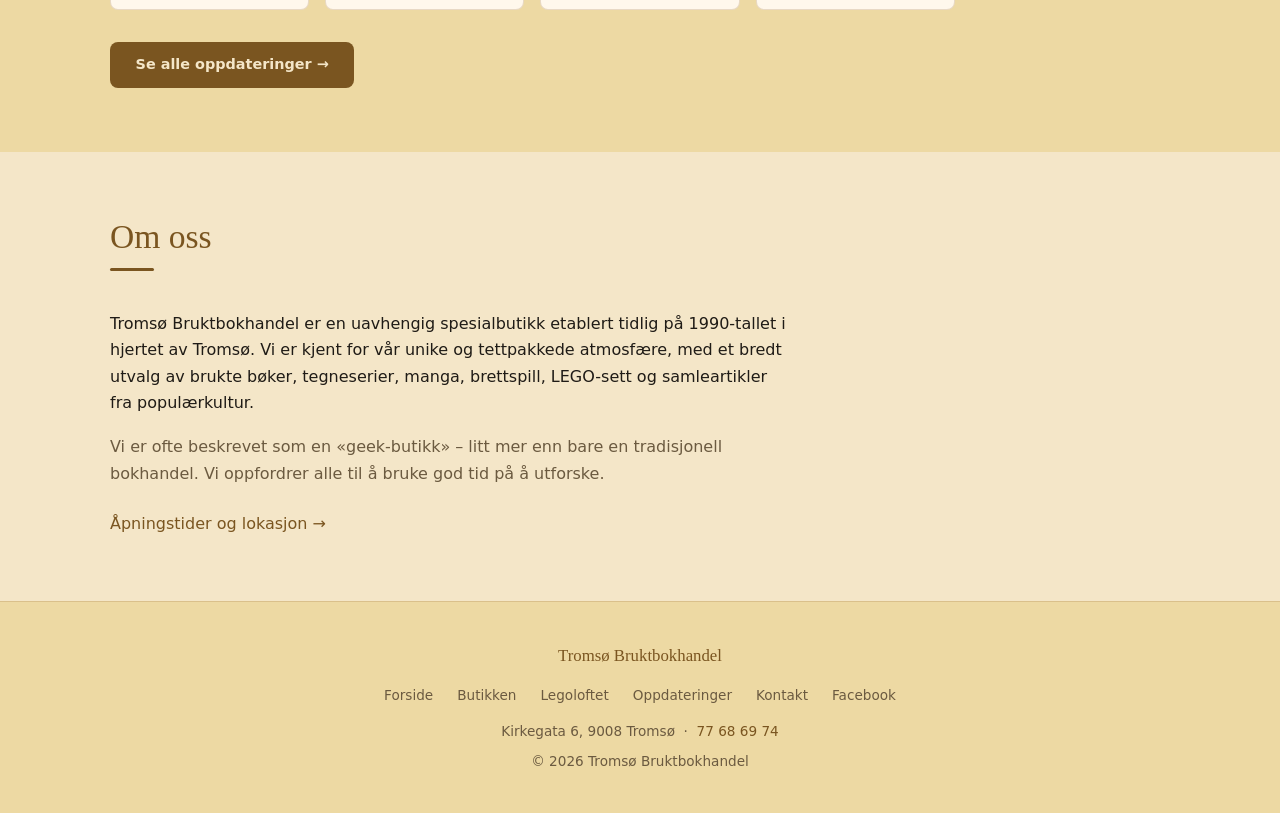
==== commit 3bce478f: "Fiks dead code, inline styles, manglende bilde og emoji" ====
--- a/index.html
+++ b/index.html
@@ -84,7 +84,6 @@
         </div>
         <div class="product-grid" id="nyeste-grid" aria-live="polite">
           <div class="empty-state">
-            <div class="empty-state__icon">📚</div>
             <p>Laster...</p>
           </div>
         </div>
@@ -140,18 +139,6 @@
   </footer>
 
   <script src="/js/main.js"></script>
-  <script>
-    /* Redirect to /admin after CMS login */
-    if (window.netlifyIdentity) {
-      window.netlifyIdentity.on('init', function (user) {
-        if (!user) {
-          window.netlifyIdentity.on('login', function () {
-            document.location.href = '/admin/';
-          });
-        }
-      });
-    }
-  </script>
 
 </body>
 </html>
--- a/css/style.css
+++ b/css/style.css
@@ -112,7 +112,7 @@
 .hero {
   min-height: 62vh;
   display: flex; align-items: center;
-  background: linear-gradient(150deg, #1F1B16 55%, #2a241c 100%);
+  background: linear-gradient(150deg, rgba(31,27,22,.82) 55%, rgba(42,36,28,.88) 100%), url('/images/forside.jpg') center/cover no-repeat;
   position: relative; overflow: hidden; padding: 5rem 0;
 }
 .hero::before {
@@ -275,7 +275,7 @@
 .empty-state__icon { font-size: 2.5rem; margin-bottom: 0.75rem; }
 
 /* ---- Page header (inner pages) ---- */
-.page-header { padding: 3rem 0 2.5rem; background: var(--bg-surface); border-bottom: 1px solid var(--border); }
+.page-header { padding: 3rem 0 2.5rem; background: linear-gradient(rgba(31,27,22,.76), rgba(31,27,22,.76)), url('/images/forside.jpg') center/cover no-repeat; border-bottom: 1px solid var(--border); }
 .page-header__eyebrow {
   font-size: 0.72rem; letter-spacing: 0.18em; text-transform: uppercase;
   color: var(--secondary); margin-bottom: 0.65rem;
@@ -293,6 +293,14 @@
 .footer__links { display: flex; justify-content: center; gap: 1.5rem; margin: 0.85rem 0; flex-wrap: wrap; }
 .footer__links a { color: var(--text-muted); }
 .footer__links a:hover { color: var(--primary); }
+
+/* ---- Utilities ---- */
+.sr-only {
+  position: absolute; width: 1px; height: 1px;
+  padding: 0; margin: -1px; overflow: hidden;
+  clip: rect(0,0,0,0); white-space: nowrap; border-width: 0;
+}
+.kontakt-section-heading { margin-bottom: 0.75rem; }
 
 /* ---- Responsive ---- */
 @media (max-width: 768px) {
@@ -314,3 +322,196 @@
   .cards { grid-template-columns: 1fr; }
   .hero { min-height: auto; padding: 3.5rem 0; }
 }
+
+/* ---- Legoloftet ---- */
+
+.lego-hero {
+  min-height: 55vh;
+  display: flex;
+  align-items: flex-end;
+  padding: 5rem 0 3.5rem;
+  background:
+    linear-gradient(160deg, rgba(31,27,22,.75) 40%, rgba(42,28,18,.90) 100%),
+    url('/images/forside.jpg') center/cover no-repeat;
+  border-bottom: 1px solid var(--border);
+  position: relative;
+}
+.lego-hero__content { position: relative; max-width: 600px; }
+.lego-hero__eyebrow {
+  font-size: 0.72rem;
+  letter-spacing: 0.18em;
+  text-transform: uppercase;
+  color: var(--secondary);
+  margin-bottom: 0.75rem;
+}
+.lego-hero__title {
+  font-family: var(--font-head);
+  font-size: clamp(2.2rem, 5.5vw, 3.8rem);
+  color: var(--primary);
+  line-height: 1.15;
+  margin-bottom: 1rem;
+  font-weight: normal;
+}
+.lego-hero__tagline {
+  font-size: 1.05rem;
+  color: var(--text-muted);
+  max-width: 480px;
+  line-height: 1.6;
+}
+
+.lego-intro { max-width: 680px; }
+.lego-intro__heading { font-size: clamp(1.5rem, 3vw, 2.1rem); margin-bottom: 0.4rem; }
+.lego-intro__text { color: var(--text-muted); font-size: 1rem; line-height: 1.75; margin-top: 0.5rem; }
+
+.lego-categories {
+  display: grid;
+  grid-template-columns: repeat(auto-fill, minmax(230px, 1fr));
+  gap: 1rem;
+}
+.lego-category-card {
+  background: var(--card);
+  border: 1px solid var(--border);
+  border-radius: var(--radius);
+  padding: 1.5rem 1.6rem;
+  transition: border-color var(--ease);
+}
+.lego-category-card:hover { border-color: var(--primary); }
+.lego-category-card__name {
+  font-family: var(--font-head);
+  color: var(--primary);
+  font-size: 1.05rem;
+  margin-bottom: 0.4rem;
+}
+.lego-category-card__desc { font-size: 0.85rem; color: var(--text-muted); line-height: 1.55; }
+
+.lego-gallery {
+  columns: 3;
+  column-gap: 0.875rem;
+}
+.lego-gallery__item {
+  break-inside: avoid;
+  margin-bottom: 0.875rem;
+  border-radius: var(--radius);
+  overflow: hidden;
+  border: 1px solid var(--border);
+  background: var(--card);
+}
+.lego-gallery__item img { width: 100%; display: block; transition: transform 0.45s ease; }
+.lego-gallery__item:hover img { transform: scale(1.04); }
+.lego-gallery__placeholder {
+  padding: 3rem 1rem;
+  text-align: center;
+  color: var(--text-muted);
+  font-size: 0.88rem;
+  border: 1px dashed var(--border);
+  border-radius: var(--radius);
+}
+
+.lego-quotes {
+  display: flex;
+  flex-direction: column;
+  align-items: center;
+  gap: 1.75rem;
+  max-width: 640px;
+  margin: 0 auto;
+  text-align: center;
+}
+.lego-quote { border: none; padding: 0; }
+.lego-quote p {
+  font-family: var(--font-head);
+  font-size: clamp(1rem, 2.2vw, 1.25rem);
+  color: var(--text-light);
+  font-style: italic;
+  line-height: 1.6;
+}
+.lego-quote p::before { content: '\201C'; }
+.lego-quote p::after  { content: '\201D'; }
+
+.lego-besok {
+  display: grid;
+  grid-template-columns: 1fr 1fr;
+  gap: 3.5rem;
+  align-items: start;
+}
+.lego-besok h2 { font-size: clamp(1.5rem, 3vw, 2.1rem); margin-bottom: 0.4rem; }
+.lego-besok__tips {
+  color: var(--text-muted);
+  font-size: 0.95rem;
+  margin-top: 0.75rem;
+  margin-bottom: 0.5rem;
+  line-height: 1.65;
+}
+.lego-besok__adresse { font-size: 0.88rem; color: var(--text-muted); }
+.lego-besok__hours-heading {
+  font-family: var(--font-head);
+  color: var(--primary);
+  font-size: 1rem;
+  font-weight: normal;
+  margin-bottom: 1rem;
+}
+
+@media (max-width: 768px) {
+  .lego-gallery { columns: 2; }
+  .lego-besok { grid-template-columns: 1fr; gap: 2rem; }
+}
+@media (max-width: 480px) {
+  .lego-gallery { columns: 1; }
+  .lego-categories { grid-template-columns: 1fr; }
+}
+
+[data-theme="light"] .lego-hero {
+  background:
+    linear-gradient(160deg, rgba(244,230,200,.78) 40%, rgba(237,217,163,.88) 100%),
+    url('/images/forside.jpg') center/cover no-repeat;
+}
+
+/* ---- Lyst tema (overrides) ---- */
+[data-theme="light"] {
+  --bg-main:    #F4E6C8;
+  --bg-surface: #EDD9A3;
+  --card:       #FFF8EC;
+  --border:     rgba(140, 90, 43, .2);
+  --primary:    #7a5520;
+  --secondary:  #2a5570;
+  --text-light: #1F1B16;
+  --text-muted: #6b5a40;
+}
+[data-theme="light"] .nav {
+  background: rgba(244, 230, 200, 0.97);
+}
+[data-theme="light"] .hero {
+  background: linear-gradient(150deg, rgba(244,230,200,.80) 55%, rgba(237,217,163,.85) 100%), url('/images/forside.jpg') center/cover no-repeat;
+}
+[data-theme="light"] .page-header {
+  background: linear-gradient(rgba(244,230,200,.80), rgba(244,230,200,.80)), url('/images/forside.jpg') center/cover no-repeat;
+}
+[data-theme="light"] .hero::before {
+  background:
+    radial-gradient(ellipse at 75% 45%, rgba(58,107,138,.05) 0%, transparent 65%),
+    radial-gradient(ellipse at 15% 85%, rgba(122,85,32,.05) 0%, transparent 55%);
+}
+[data-theme="light"] .map-wrapper iframe {
+  filter: none;
+}
+
+/* ---- Tema-toggle knapp ---- */
+.theme-toggle {
+  background: none;
+  border: 1px solid var(--border);
+  border-radius: 100px;
+  cursor: pointer;
+  padding: 0.25rem 0.6rem;
+  font-size: 1.1rem;
+  line-height: 1;
+  color: var(--text-light);
+  transition: border-color var(--ease), background var(--ease);
+  flex-shrink: 0;
+  margin-right: 0.5rem;
+}
+.theme-toggle:hover {
+  border-color: var(--primary);
+  background: rgba(201, 168, 106, .12);
+}
+@media (max-width: 768px) {
+  .theme-toggle { margin-right: 0.25rem; }
+}
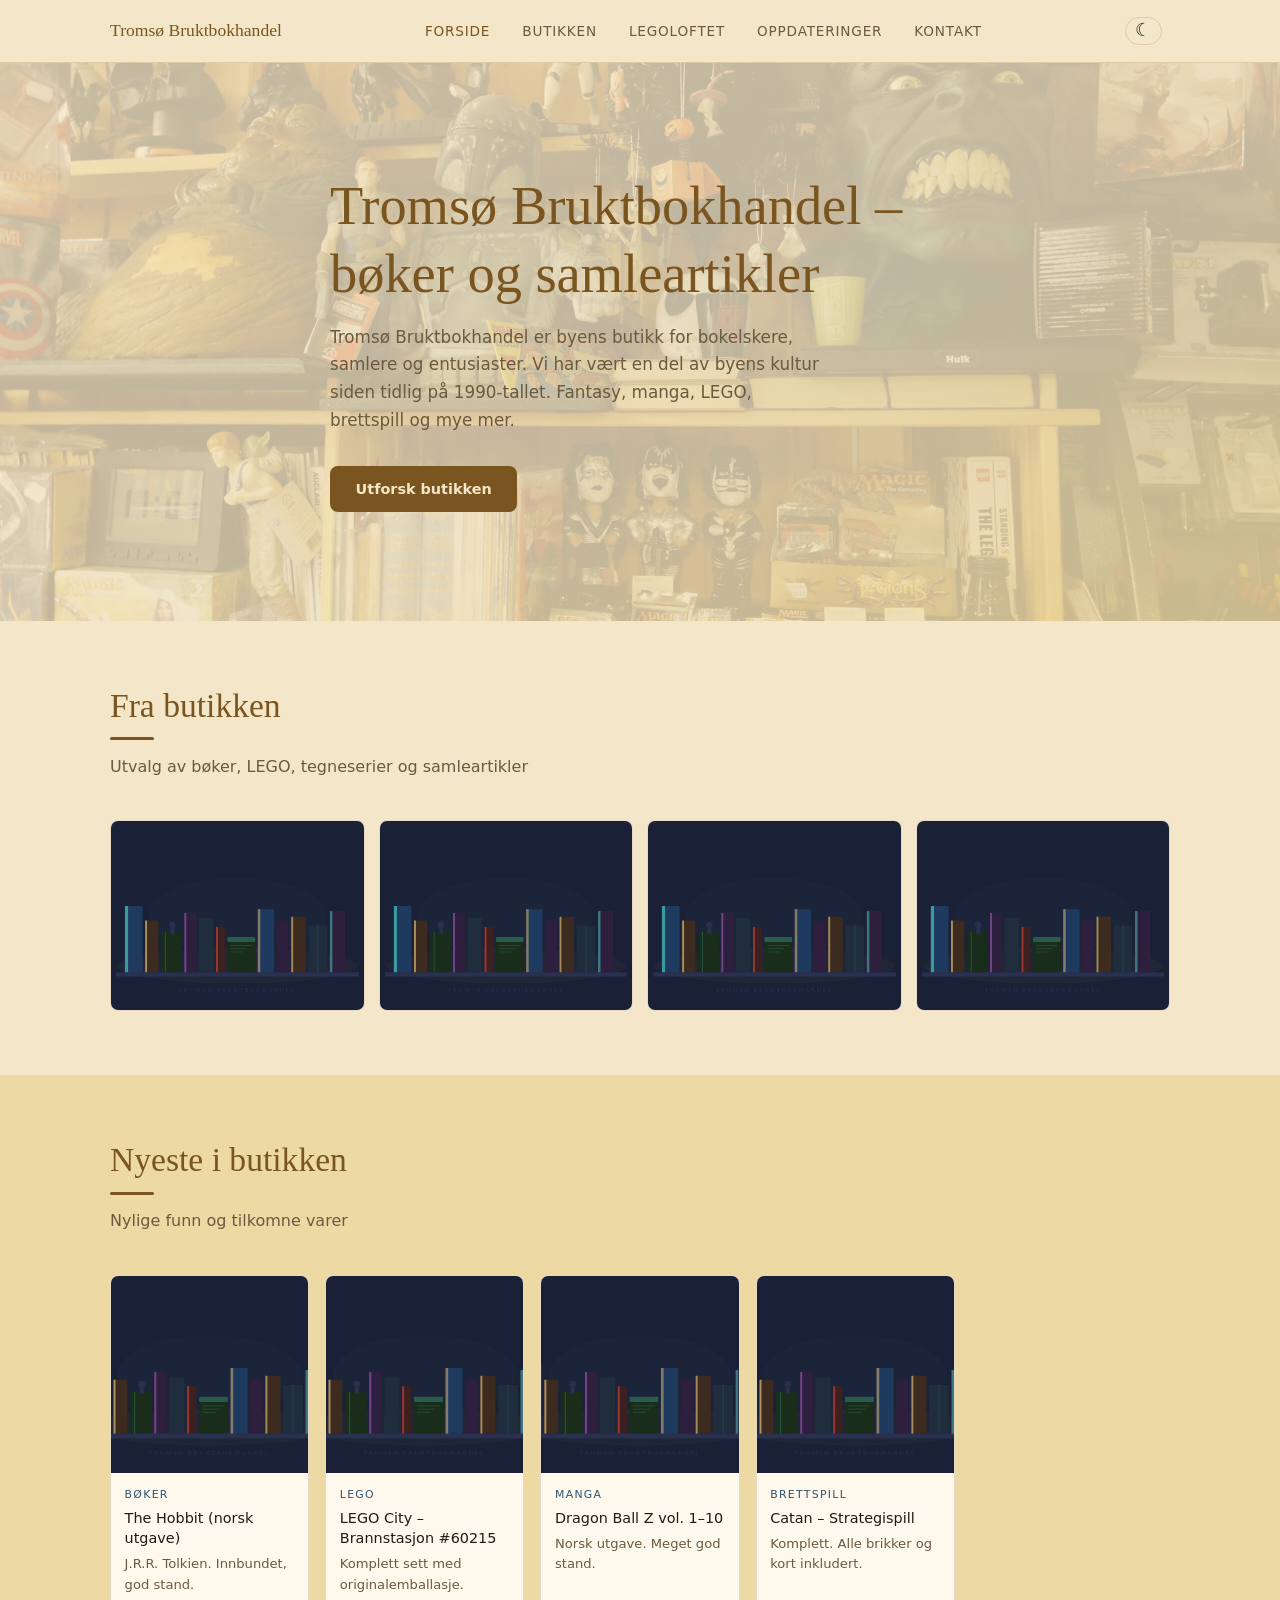
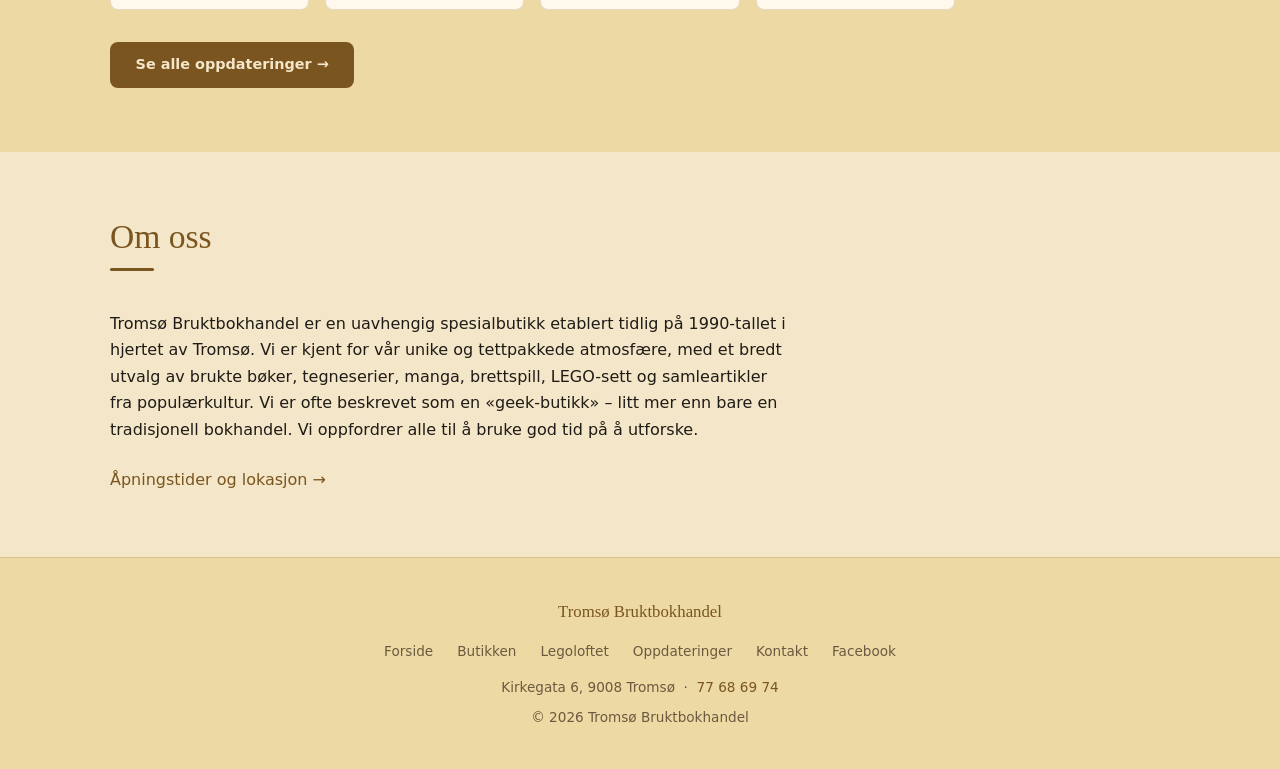
==== commit 62e14d83: "Forenkle Pages CMS og nettstedsinnhold for eier" ====
--- a/index.html
+++ b/index.html
@@ -5,7 +5,7 @@
   <meta name="viewport" content="width=device-width, initial-scale=1.0">
   <meta name="description" content="Tromsø Bruktbokhandel – din lokale spesialbutikk for brukte bøker, tegneserier, LEGO og samleartikler i Tromsø sentrum.">
   <title>Tromsø Bruktbokhandel</title>
-  <link rel="stylesheet" href="/css/style.css">
+  <link rel="stylesheet" href="css/style.css">
   <script>/* Forhindrer tema-flimring */(function(){var t=localStorage.getItem('theme')||(window.matchMedia('(prefers-color-scheme: dark)').matches?'dark':'light');document.documentElement.setAttribute('data-theme',t);})();</script>
 </head>
 <body>
@@ -13,15 +13,15 @@
   <!-- NAV -->
   <nav class="nav" role="navigation" aria-label="Hovednavigasjon">
     <div class="container nav__inner">
-      <a href="/index.html" class="nav__logo" aria-label="Tromsø Bruktbokhandel – til forsiden">
+      <a href="index.html" class="nav__logo" aria-label="Tromsø Bruktbokhandel – til forsiden">
         Tromsø Bruktbokhandel
       </a>
       <ul class="nav__links" id="nav-links" role="list">
-        <li><a href="/index.html">Forside</a></li>
-        <li><a href="/butikken.html">Butikken</a></li>
-        <li><a href="/legoloftet.html">Legoloftet</a></li>
-        <li><a href="/oppdateringer.html">Oppdateringer</a></li>
-        <li><a href="/kontakt.html">Kontakt</a></li>
+        <li><a href="index.html">Forside</a></li>
+        <li><a href="butikken.html">Butikken</a></li>
+        <li><a href="legoloftet.html">Legoloftet</a></li>
+        <li><a href="oppdateringer.html">Oppdateringer</a></li>
+        <li><a href="kontakt.html">Kontakt</a></li>
       </ul>
       <button class="theme-toggle" id="theme-toggle" aria-label="Bytt til lyst tema" title="Bytt tema">☀</button>
       <button class="nav__hamburger" aria-label="Åpne meny" aria-expanded="false" aria-controls="nav-links" id="hamburger">
@@ -38,13 +38,12 @@
     <section class="hero" aria-labelledby="hero-title">
       <div class="container">
         <div class="hero__content">
-          <p class="hero__eyebrow" id="forside-hero-eyebrow">Tromsø sentrum · Kirkegata 6</p>
           <h1 class="hero__title" id="hero-title">Tromsø Bruktbokhandel – bøker og samleartikler</h1>
           <p class="hero__subtitle" id="forside-hero-undertekst">
             Tromsø Bruktbokhandel er byens butikk for bokelskere, samlere og entusiaster.
             Vi har vært en del av byens kultur siden tidlig på 1990-tallet. Fantasy, manga, LEGO, brettspill og mye mer.
           </p>
-          <a href="/butikken.html" class="hero__cta" id="forside-hero-cta">Utforsk butikken</a>
+          <a href="butikken.html" class="hero__cta">Utforsk butikken</a>
         </div>
       </div>
     </section>
@@ -59,16 +58,16 @@
         </div>
         <div class="image-grid" id="forside-galleri-grid">
           <div class="image-card">
-            <img src="/images/placeholder.svg" alt="Bokhyller i butikken" loading="lazy" width="400" height="300">
+            <img src="images/placeholder.svg" alt="Bokhyller i butikken" loading="lazy" width="400" height="300">
           </div>
           <div class="image-card">
-            <img src="/images/placeholder.svg" alt="LEGO-seksjon" loading="lazy" width="400" height="300">
+            <img src="images/placeholder.svg" alt="LEGO-seksjon" loading="lazy" width="400" height="300">
           </div>
           <div class="image-card">
-            <img src="/images/placeholder.svg" alt="Tegneserier og manga" loading="lazy" width="400" height="300">
+            <img src="images/placeholder.svg" alt="Tegneserier og manga" loading="lazy" width="400" height="300">
           </div>
           <div class="image-card">
-            <img src="/images/placeholder.svg" alt="Samleartikler og figurer" loading="lazy" width="400" height="300">
+            <img src="images/placeholder.svg" alt="Samleartikler og figurer" loading="lazy" width="400" height="300">
           </div>
         </div>
       </div>
@@ -88,7 +87,7 @@
           </div>
         </div>
         <p style="margin-top:2rem">
-          <a href="/oppdateringer.html" class="hero__cta" style="font-size:.9rem">Se alle oppdateringer →</a>
+          <a href="oppdateringer.html" class="hero__cta" style="font-size:.9rem">Se alle oppdateringer →</a>
         </p>
       </div>
     </section>
@@ -101,19 +100,14 @@
           <div class="divider" aria-hidden="true"></div>
         </div>
         <div style="max-width:680px">
-          <p style="margin-bottom:1.1rem" id="forside-om-oss-1">
+          <p id="forside-om-oss">
             Tromsø Bruktbokhandel er en uavhengig spesialbutikk etablert tidlig på 1990-tallet
             i hjertet av Tromsø. Vi er kjent for vår unike og tettpakkede atmosfære, med et
             bredt utvalg av brukte bøker, tegneserier, manga, brettspill, LEGO-sett og
             samleartikler fra populærkultur.
           </p>
-          <p style="color:var(--text-muted)" id="forside-om-oss-2">
-            Vi er ofte beskrevet en «geek-butikk» – litt mer enn bare en tradisjonell
-            bokhandel. Vi oppfordrer alle til å bruke god tid
-            på å utforske.
-          </p>
           <p style="margin-top:1.5rem">
-            <a href="/kontakt.html">Åpningstider og lokasjon →</a>
+            <a href="kontakt.html">Åpningstider og lokasjon →</a>
           </p>
         </div>
       </div>
@@ -126,11 +120,11 @@
     <div class="container">
       <div class="footer__logo">Tromsø Bruktbokhandel</div>
       <nav class="footer__links" aria-label="Bunnnavigasjon">
-        <a href="/index.html">Forside</a>
-        <a href="/butikken.html">Butikken</a>
-        <a href="/legoloftet.html">Legoloftet</a>
-        <a href="/oppdateringer.html">Oppdateringer</a>
-        <a href="/kontakt.html">Kontakt</a>
+        <a href="index.html">Forside</a>
+        <a href="butikken.html">Butikken</a>
+        <a href="legoloftet.html">Legoloftet</a>
+        <a href="oppdateringer.html">Oppdateringer</a>
+        <a href="kontakt.html">Kontakt</a>
         <a href="https://www.facebook.com/profile.php?id=100063525463444" target="_blank" rel="noopener noreferrer">Facebook</a>
       </nav>
       <p>Kirkegata 6, 9008 Tromsø &nbsp;·&nbsp; <a href="tel:+4777686974">77 68 69 74</a></p>
@@ -138,7 +132,7 @@
     </div>
   </footer>
 
-  <script src="/js/main.js"></script>
+  <script src="js/main.js"></script>
 
 </body>
 </html>
--- a/css/style.css
+++ b/css/style.css
@@ -112,7 +112,7 @@
 .hero {
   min-height: 62vh;
   display: flex; align-items: center;
-  background: linear-gradient(150deg, rgba(31,27,22,.82) 55%, rgba(42,36,28,.88) 100%), url('/images/forside.jpg') center/cover no-repeat;
+  background: linear-gradient(150deg, rgba(31,27,22,.82) 55%, rgba(42,36,28,.88) 100%), url('../images/forside.jpg') center/cover no-repeat;
   position: relative; overflow: hidden; padding: 5rem 0;
 }
 .hero::before {
@@ -275,7 +275,7 @@
 .empty-state__icon { font-size: 2.5rem; margin-bottom: 0.75rem; }
 
 /* ---- Page header (inner pages) ---- */
-.page-header { padding: 3rem 0 2.5rem; background: linear-gradient(rgba(31,27,22,.76), rgba(31,27,22,.76)), url('/images/forside.jpg') center/cover no-repeat; border-bottom: 1px solid var(--border); }
+.page-header { padding: 3rem 0 2.5rem; background: linear-gradient(rgba(31,27,22,.76), rgba(31,27,22,.76)), url('../images/forside.jpg') center/cover no-repeat; border-bottom: 1px solid var(--border); }
 .page-header__eyebrow {
   font-size: 0.72rem; letter-spacing: 0.18em; text-transform: uppercase;
   color: var(--secondary); margin-bottom: 0.65rem;
@@ -332,7 +332,7 @@
   padding: 5rem 0 3.5rem;
   background:
     linear-gradient(160deg, rgba(31,27,22,.75) 40%, rgba(42,28,18,.90) 100%),
-    url('/images/forside.jpg') center/cover no-repeat;
+    url('../images/forside.jpg') center/cover no-repeat;
   border-bottom: 1px solid var(--border);
   position: relative;
 }
@@ -462,7 +462,7 @@
 [data-theme="light"] .lego-hero {
   background:
     linear-gradient(160deg, rgba(244,230,200,.78) 40%, rgba(237,217,163,.88) 100%),
-    url('/images/forside.jpg') center/cover no-repeat;
+    url('../images/forside.jpg') center/cover no-repeat;
 }
 
 /* ---- Lyst tema (overrides) ---- */
@@ -480,10 +480,10 @@
   background: rgba(244, 230, 200, 0.97);
 }
 [data-theme="light"] .hero {
-  background: linear-gradient(150deg, rgba(244,230,200,.80) 55%, rgba(237,217,163,.85) 100%), url('/images/forside.jpg') center/cover no-repeat;
+  background: linear-gradient(150deg, rgba(244,230,200,.80) 55%, rgba(237,217,163,.85) 100%), url('../images/forside.jpg') center/cover no-repeat;
 }
 [data-theme="light"] .page-header {
-  background: linear-gradient(rgba(244,230,200,.80), rgba(244,230,200,.80)), url('/images/forside.jpg') center/cover no-repeat;
+  background: linear-gradient(rgba(244,230,200,.80), rgba(244,230,200,.80)), url('../images/forside.jpg') center/cover no-repeat;
 }
 [data-theme="light"] .hero::before {
   background:
